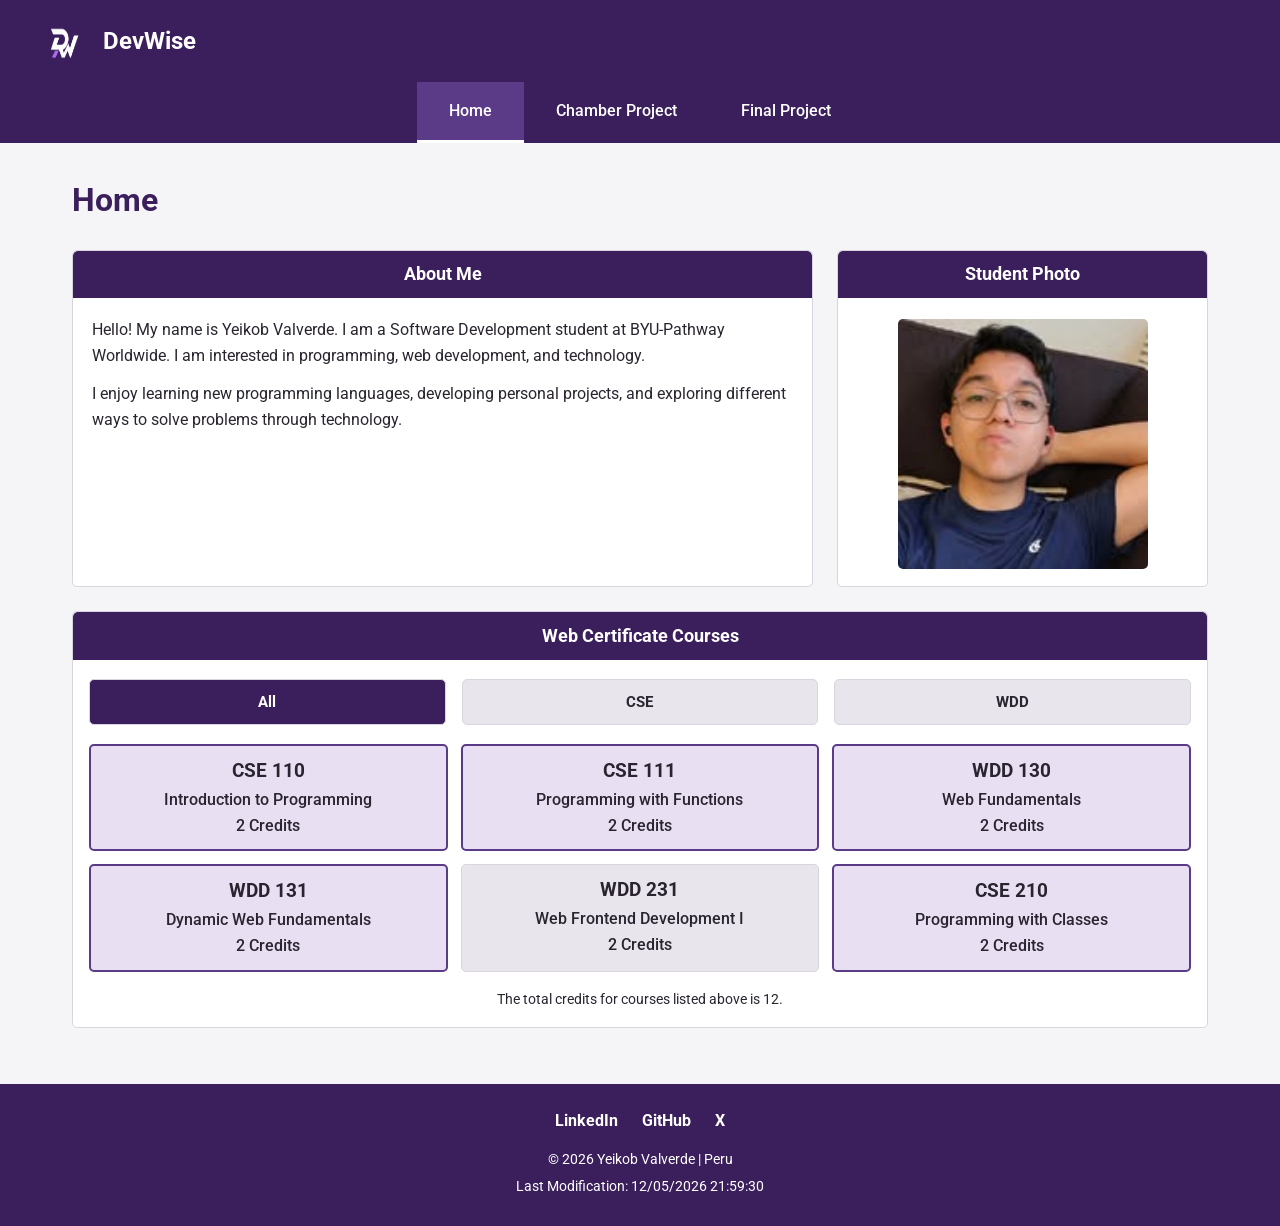
==== index.html @ b6130ef3 "." ====
<!DOCTYPE html>
<html lang="en">
<head>
    <meta charset="UTF-8">
    <meta name="viewport" content="width=device-width, initial-scale=1.0">
    <meta name="description" content="Personal course home page for BYU-Idaho WDD231, Web Frontend Development.">
    <meta name="author" content="Yeikob Valverde">

    <title>Yeikob Valverde | WDD231 Course Home</title>

    <link rel="preconnect" href="https://fonts.googleapis.com">
    <link rel="preconnect" href="https://fonts.gstatic.com" crossorigin>
    <link href="https://fonts.googleapis.com/css2?family=Roboto:wght@400;500;700&display=swap" rel="stylesheet">

    <link rel="stylesheet" href="styles/small.css">
    <link rel="stylesheet" href="styles/larger.css">

    <script src="scripts/navigation.js" defer></script>
    <script src="scripts/date.js" defer></script>
    <script src="scripts/courses.js" defer></script>
    <script src="scripts/course.js" defer></script>
</head>

<body>
    <header>
        <div class="header-content">
            <div class="brand">
                <img src="images/logo.webp" alt="" width="50" height="50">
                <span>DevWise</span>
            </div>

            <button id="menu-button" aria-label="Open navigation menu" aria-expanded="false" aria-controls="primary-navigation">
                <span class="hamburger-icon"></span>
            </button>
        </div>
    </header>

    <nav id="primary-navigation">
        <a href="index.html" class="active" aria-current="page">Home</a>
        <a href="chamber/index.html">Chamber Project</a>
        <a href="final/index.html">Final Project</a>
    </nav>

    <main>
        <h1>Home</h1>

        <div class="home-grid">
            <section class="about-section">
                <h2>About Me</h2>
                <div class="section-content">
                    <p>Hello! My name is Yeikob Valverde. I am a Software Development student at BYU-Pathway Worldwide. I am interested in programming, web development, and technology.</p>
                    <p>I enjoy learning new programming languages, developing personal projects, and exploring different ways to solve problems through technology.</p>
                </div>
            </section>

            <section class="photo-section">
                <h2>Student Photo</h2>
                <div class="section-content">
                    <img src="images/profile.jpg" alt="Portrait of Yeikob Valverde" width="300" height="300">
                </div>
            </section>
        </div>

        <section class="courses-section">
            <h2>Web Certificate Courses</h2>

            <div class="course-filters">
                <button type="button" id="all-courses" class="filter-button active">All</button>
                <button type="button" id="cse-courses" class="filter-button">CSE</button>
                <button type="button" id="wdd-courses" class="filter-button">WDD</button>
            </div>

            <div id="course-container" class="course-grid"></div>

            <p id="credit-total">The total credits for courses listed above is 0.</p>
        </section>
    </main>

    <footer>
        <div class="social-links">
            <a href="https://www.linkedin.com/" target="_blank" rel="noopener noreferrer" aria-label="LinkedIn">LinkedIn</a>
            <a href="https://github.com/" target="_blank" rel="noopener noreferrer" aria-label="GitHub">GitHub</a>
            <a href="https://x.com/" target="_blank" rel="noopener noreferrer" aria-label="X">X</a>
        </div>

        <p class="copyright">&copy; <span id="currentyear"></span> Yeikob Valverde | Peru</p>
        <p id="lastModified"></p>
    </footer>
</body>
</html>
---- styles/small.css ----
@import url('https://fonts.googleapis.com/css2?family=Roboto:wght@400;500;700&display=swap');

:root {
    --primary-color: #3B1F5C;
    --secondary-color: #5B3A87;
    --background-color: #F5F5F7;
    --card-color: #FFFFFF;
    --text-color: #29242F;
    --border-color: #D8D5DE;
    --completed-color: #E8E0F2;
}

* {
    margin: 0;
    padding: 0;
    box-sizing: border-box;
}

body {
    font-family: 'Roboto', sans-serif;
    background-color: var(--background-color);
    color: var(--text-color);
    line-height: 1.6;
}

header {
    background-color: var(--primary-color);
    color: white;
    padding: 0.8rem 1rem;
}

.header-content {
    display: flex;
    justify-content: space-between;
    align-items: center;
}

.brand {
    display: flex;
    align-items: center;
    gap: 0.8rem;
    font-size: 1.2rem;
    font-weight: 700;
}

.brand img {
    width: 45px;
    height: 45px;
}

#menu-button {
    background: none;
    border: none;
    color: white;
    cursor: pointer;
    width: 40px;
    height: 40px;
    display: flex;
    justify-content: center;
    align-items: center;
}

.hamburger-icon,
.hamburger-icon::before,
.hamburger-icon::after {
    display: block;
    width: 25px;
    height: 3px;
    background-color: white;
    border-radius: 2px;
}

.hamburger-icon {
    position: relative;
}

.hamburger-icon::before,
.hamburger-icon::after {
    content: "";
    position: absolute;
    left: 0;
}

.hamburger-icon::before {
    top: -8px;
}

.hamburger-icon::after {
    top: 8px;
}

nav {
    display: none;
    flex-direction: column;
    background-color: var(--primary-color);
}

nav.open {
    display: flex;
}

nav a {
    display: block;
    color: white;
    text-decoration: none;
    padding: 0.9rem 1rem;
    border-top: 1px solid rgba(255, 255, 255, 0.15);
    font-weight: 500;
}

nav a.active {
    background-color: var(--secondary-color);
}

nav a:hover {
    background-color: var(--secondary-color);
}

main {
    max-width: 1200px;
    margin: 0 auto;
    padding: 1rem;
}

h1 {
    font-size: 1.8rem;
    margin-bottom: 1rem;
    color: var(--primary-color);
}

h2 {
    background-color: var(--primary-color);
    color: white;
    text-align: center;
    padding: 0.6rem;
    font-size: 1.1rem;
    border-radius: 5px 5px 0 0;
}

.home-grid {
    display: grid;
    grid-template-columns: 1fr;
    gap: 1rem;
}

.about-section,
.photo-section,
.courses-section {
    background-color: var(--card-color);
    border: 1px solid var(--border-color);
    border-radius: 5px;
    overflow: hidden;
}

.section-content {
    padding: 1rem;
    min-height: 150px;
}

.about-section p {
    margin-bottom: 0.8rem;
}

.photo-section .section-content {
    display: flex;
    justify-content: center;
    align-items: center;
}

.photo-section img {
    width: 100%;
    max-width: 300px;
    height: auto;
    aspect-ratio: 1 / 1;
    object-fit: cover;
    border-radius: 5px;
}

.courses-section {
    margin-top: 1rem;
}

.course-filters {
    display: grid;
    grid-template-columns: repeat(3, 1fr);
    gap: 0.5rem;
    padding: 1rem 0.8rem;
}

.filter-button {
    padding: 0.7rem 0.3rem;
    border: 1px solid var(--border-color);
    border-radius: 5px;
    background-color: #E8E6EC;
    color: var(--text-color);
    font-family: inherit;
    font-size: 0.95rem;
    font-weight: 700;
    cursor: pointer;
}

.filter-button:hover,
.filter-button.active {
    background-color: var(--primary-color);
    color: white;
}

.course-grid {
    display: grid;
    grid-template-columns: 1fr;
    gap: 0.7rem;
    padding: 0 0.8rem 1rem;
}

.course-card {
    background-color: #E8E6EC;
    border: 1px solid var(--border-color);
    border-radius: 5px;
    padding: 0.7rem;
    text-align: center;
    font-weight: 500;
}

.course-card.completed {
    background-color: var(--completed-color);
    border: 2px solid var(--secondary-color);
}

#credit-total {
    text-align: center;
    font-size: 0.9rem;
    padding: 0 0.8rem 1rem;
}

footer {
    background-color: var(--primary-color);
    color: white;
    text-align: center;
    padding: 1rem;
    margin-top: 1.5rem;
}

.social-links {
    display: flex;
    justify-content: center;
    gap: 1.5rem;
    margin-bottom: 1rem;
}

.social-links a {
    color: white;
    text-decoration: none;
    font-weight: 700;
}

.social-links a:hover {
    color: #D8C4F0;
}

footer p {
    font-size: 0.85rem;
    margin: 0.3rem 0;
}
---- styles/larger.css ----
@media screen and (min-width: 768px) {

    header {
        padding: 1rem 2rem;
    }

    .header-content {
        max-width: 1200px;
        margin: 0 auto;
    }

    .brand {
        font-size: 1.5rem;
    }

    .brand img {
        width: 50px;
        height: 50px;
    }

    #menu-button {
        display: none;
    }

    nav {
        display: flex;
        flex-direction: row;
        justify-content: center;
        padding: 0 2rem;
    }

    nav a {
        padding: 1rem 2rem;
        border-top: none;
        border-bottom: 3px solid transparent;
        transition: background-color 0.2s ease;
    }

    nav a.active {
        border-bottom-color: white;
    }

    nav a:hover {
        background-color: var(--secondary-color);
        border-bottom-color: #D8C4F0;
    }

    main {
        padding: 1.5rem 2rem;
    }

    h1 {
        font-size: 2rem;
        margin-bottom: 1.5rem;
    }

    .home-grid {
        grid-template-columns: 2fr 1fr;
        gap: 1.5rem;
        align-items: stretch;
    }

    .section-content {
        min-height: 180px;
        padding: 1.2rem;
    }

    .photo-section .section-content {
        height: calc(100% - 43px);
    }

    .photo-section img {
        width: 100%;
        max-width: 220px;
    }

    .courses-section {
        margin-top: 1.5rem;
    }

    .course-filters {
        gap: 1rem;
        padding: 1.2rem 1rem;
    }

    .course-grid {
        grid-template-columns: repeat(3, 1fr);
        gap: 0.8rem;
        padding: 0 1rem 1rem;
    }

    .filter-button {
        padding: 0.8rem;
    }

    footer {
        padding: 1.5rem;
    }
}

@media screen and (min-width: 1100px) {

    main {
        padding: 2rem;
    }

    .home-grid {
        grid-template-columns: 2fr 1fr;
        gap: 1.5rem;
    }

    .section-content {
        min-height: 190px;
    }

    .photo-section img {
        max-width: 250px;
    }

    .course-grid {
        grid-template-columns: repeat(3, 1fr);
    }
}
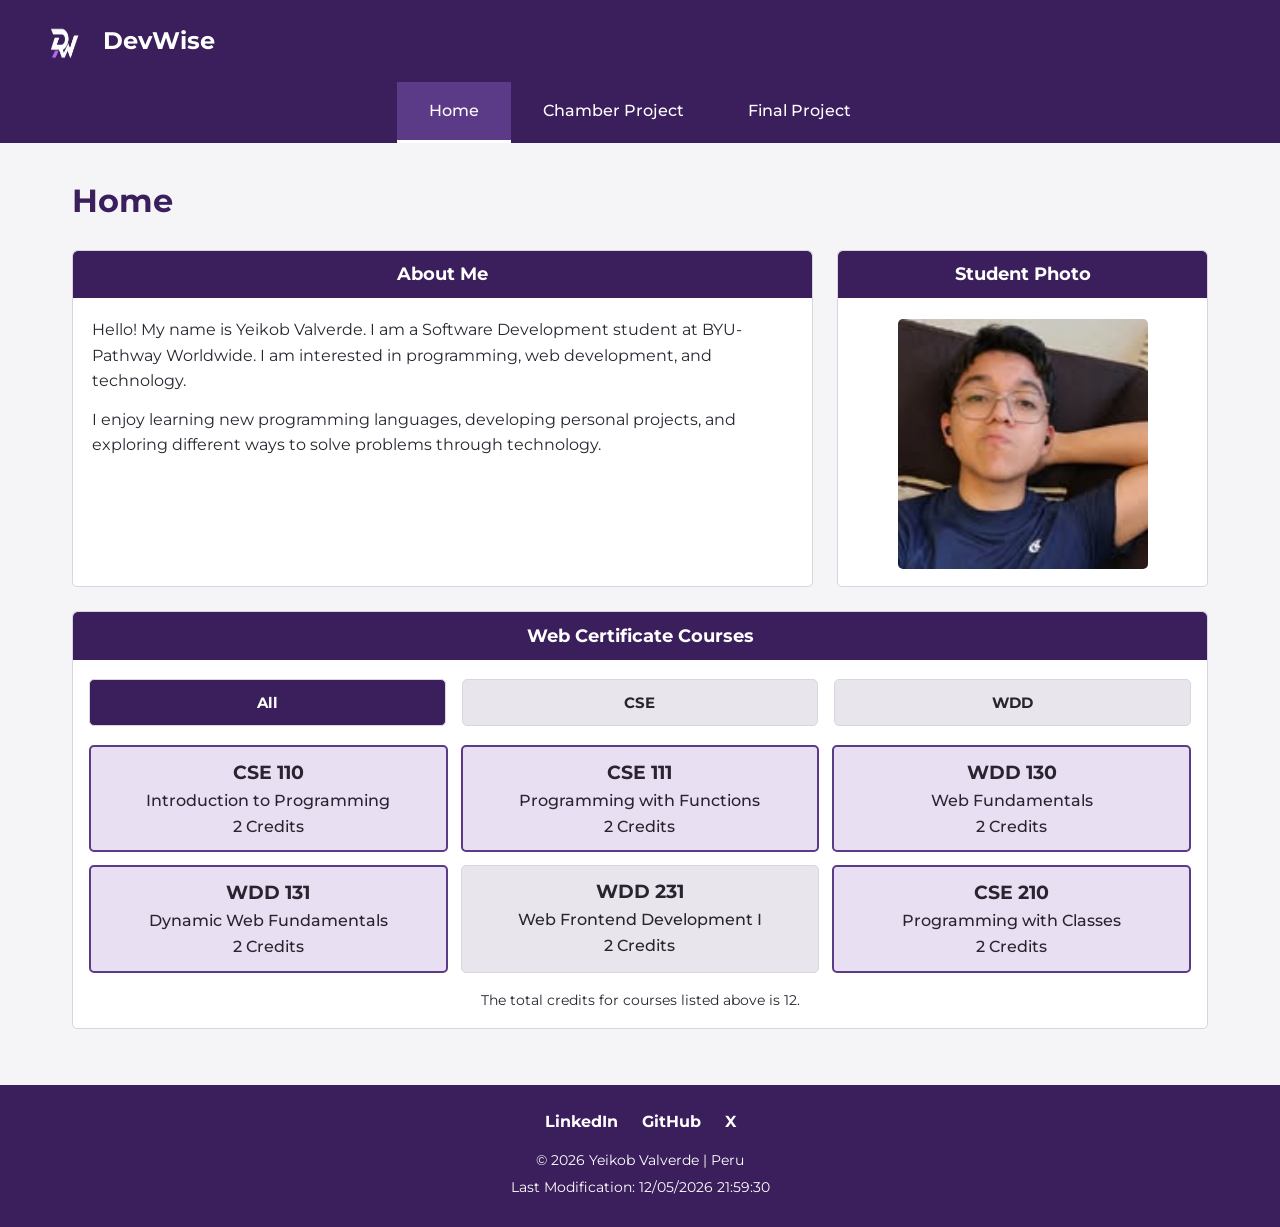
==== commit a076e1d3: "montserrat" ====
--- a/index.html
+++ b/index.html
@@ -11,7 +11,7 @@
 
     <link rel="preconnect" href="https://fonts.googleapis.com">
     <link rel="preconnect" href="https://fonts.gstatic.com" crossorigin>
-    <link href="https://fonts.googleapis.com/css2?family=Roboto:wght@400;500;700&display=swap" rel="stylesheet">
+    <link href="https://fonts.googleapis.com/css2?family=Montserrat:wght@400;500;600;700&display=swap" rel="stylesheet">
 
     <link rel="stylesheet" href="styles/small.css">
     <link rel="stylesheet" href="styles/larger.css">
--- a/styles/small.css
+++ b/styles/small.css
@@ -18,7 +18,7 @@
 }
 
 body {
-    font-family: 'Roboto', sans-serif;
+    font-family: 'Montserrat', sans-serif;
     background-color: var(--background-color);
     color: var(--text-color);
     line-height: 1.6;
